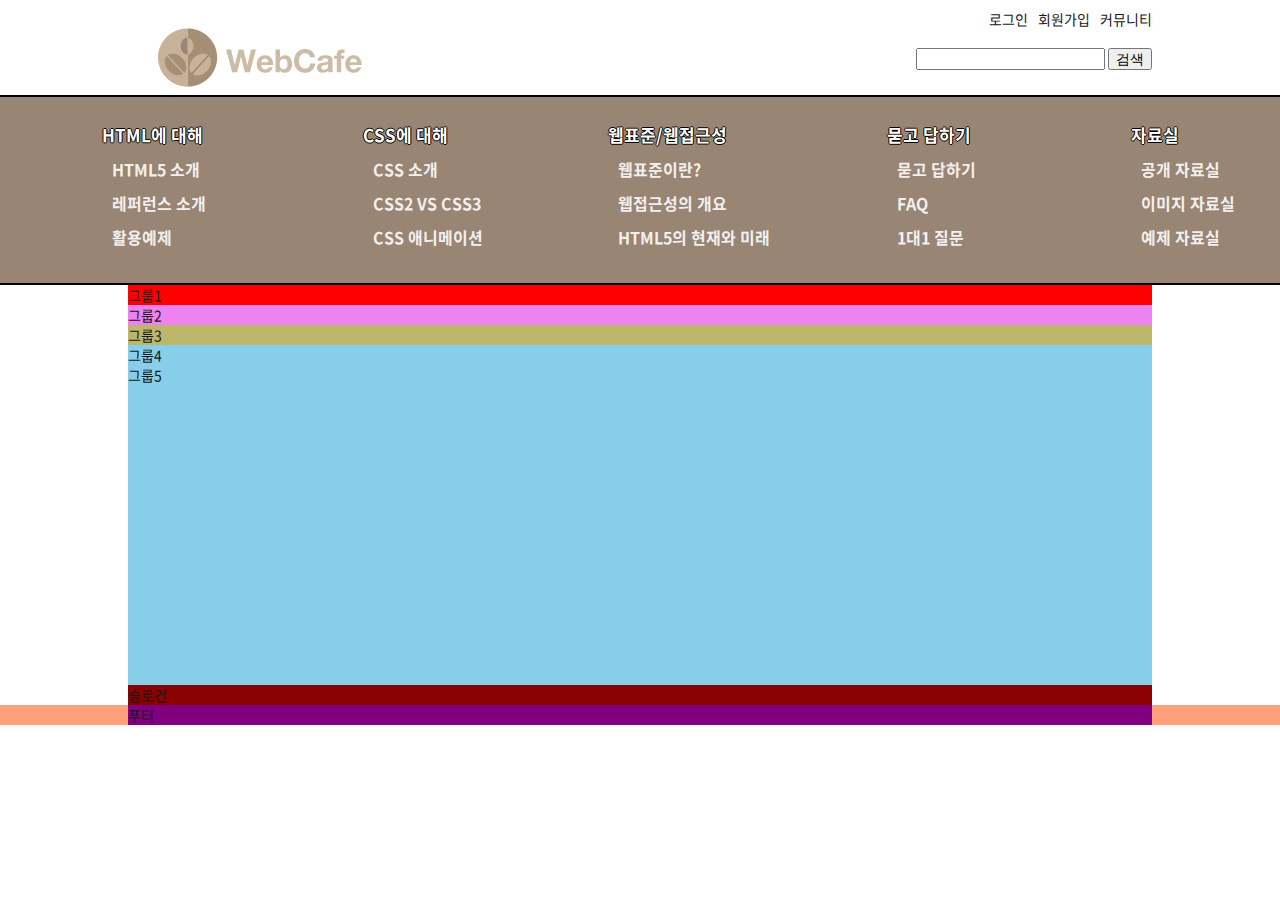
==== index.html @ 41b0b5ab "구조 및 CSS 해더 미완" ====
<!DOCTYPE html>
<html lang="ko">

<head>
  <meta charset="UTF-8">
  <meta name="viewport" content="width=device-width">
  <link rel="stylesheet" href="./css/style.css">
  <title>Document</title>
</head>

<body>
  <div class="container">
    <header class="header">
      <h1 class="logo">
        <a href="#"><img src="./images/webcafe-logo.png" alt="Web Cafe"></a>
      </h1>
      <ul class="member">
        <li><a href="#">로그인</a></li>
        <li><a href="#">회원가입</a></li>
        <li><a href="#">커뮤니티</a></li>
      </ul>
      <div class="search">
        <h2 class="search-heading">검색</h2>
        <fieldset>
          <legend>검색</legend>
          <div class="search-form">
            <input type="search" id="search">
            <button type="submit" class="btn-search">검색</button>
          </div>
        </fieldset>
      </div>
    </header>
    <nav class="navigation">
      <h2 class="readable-hidden">메인 메뉴</h2>
      <ul class="main-menu">
        <li>
          <span>HTML에 대해</span>
          <ul class="sub-menu about-html">
            <li><a href="#">HTML5 소개</a></li>
            <li><a href="#">레퍼런스 소개</a></li>
            <li><a href="#">활용예제</a></li>
          </ul>
        </li>
        <li>
          <span>CSS에 대해</span>
          <ul class="sub-menu about-css">
            <li><a href="#">CSS 소개</a></li>
            <li><a href="#">CSS2 VS CSS3</a></li>
            <li><a href="#">CSS 애니메이션</a></li>
          </ul>
        </li>
        <li>
          <span>웹표준/웹접근성</span>
          <ul class="sub-menu web">
            <li><a href="#">웹표준이란?</a></li>
            <li><a href="#">웹접근성의 개요</a></li>
            <li><a href="#">HTML5의 현재와 미래</a></li>
          </ul>
        </li>
        <li>
          <span>묻고 답하기</span>
          <ul class="sub-menu qna">
            <li><a href="#">묻고 답하기</a></li>
            <li><a href="#">FAQ</a></li>
            <li><a href="#">1대1 질문</a></li>
          </ul>
        </li>
        <li>
          <span>자료실</span>
          <ul class="sub-menu archive">
            <li><a href="#">공개 자료실</a></li>
            <li><a href="#">이미지 자료실</a></li>
            <li><a href="#">예제 자료실</a></li>
          </ul>
        </li>
      </ul>
    </nav>
    <main class="main-content">
      <div class="group1">그룹1</div>
      <div class="group2">그룹2</div>
      <div class="group3">그룹3</div>
      <div class="group4">그룹4</div>
      <div class="group5">그룹5</div>
    </main>
    <article class="slogan">슬로건</article>
    <div class="footer-bg">
      <footer class="footer">푸터</footer>
    </div>
  </div>
</body>

</html>
---- css/style.css ----
@charset "utf-8";
  @import url("normalize.css");
  @import url("./fonts.css");
  *, *::before, *::after {
    box-sizing: border-box;
  }
  /* CSS Reset */
  
  html, body, div, span, applet, object, iframe, h1, h2, h3, h4, h5, h6, p, blockquote, pre, a, abbr, acronym, address, big, cite, code, del, dfn, em, img, ins, kbd, q, s, samp, small, strike, strong, sub, sup, tt, var, b, u, i, center, dl, dt, dd, ol, ul, li, fieldset, form, label, legend, table, caption, tbody, tfoot, thead, tr, th, td, article, aside, canvas, details, embed, figure, figcaption, footer, header, hgroup, menu, nav, output, ruby, section, summary, time, mark, audio, video {
    margin: 0;
    padding: 0;
    border: 0;
    font-size: 100%;
    font: inherit;
    vertical-align: baseline;
  }
  ul {
    list-style: none;
  }
  table {
    border-collapse: collapse;
    border-spacing: 0;
  }
  /* 본문 스타일 */
  
  html {
    font-size: 10px;
  }
  body {
    font-family: 'Noto Sans Regular', sans-serif;
    font-size: 1.4rem;
    color: #181818;
    background-color: #fff;
  }
  /* 링크 스타일 */
  
  a {
    color: inherit;
    text-decoration: none;
  }
  a:link, a:visited {
    color: inherit;
    text-decoration: none;
  }
  a:hover, a:focus {
    color: #f00;
  }
  /* 숨긴 콘텐츠 */
  
  .readable-hidden, .search-heading, legend {
    /* position: absolute;
  left: -9999em; */
    position: absolute;
    width: 1px;
    height: 1px;
    overflow: hidden;
    margin: -1px;
    /* font-size: 0;
  line-height: 0; */
    clip: rect(0, 0, 0, 0)
  }
  .header, .main-content, .slogan, .footer {
    width: 80%;
    margin: 0 auto;
  }
  .header {
    position: relative;
  }
  .logo {
    position: absolute;
    top: 28px;
    left: 30px;
  }
  .member {
    display: flex;
    justify-content: flex-end;
    padding: 1px 0;
    transform: translateX(5px);
  }
  .member li {
    padding: 8px 5px;
  }
  .search {
    display: flex;
    justify-content: flex-end;
    padding-top: 10px;
    padding-bottom: 25px;
  }
  .main-menu {
    background-color: #988574;
    height: 190px;
    padding: 25px 0;
    display: flex;
    justify-content: center;
    border-top: 2px solid #000;
    border-bottom: 2px solid #000;
  }
  .main-menu>li {
    position: relative;
  }
  .main-menu li>span {
    padding: 2px 80px;
    font-size: 1.7rem;
    font-family: "Noto Sans Bold";
    color: #fff;
    text-shadow: 1px 0 0 #000, 0 1px 0 #000, -1px 0 0 #000, 0 -1px 0 #000;
  }
  .sub-menu {
    position: absolute;
    font-size: 1.6rem;
    font-family: "Noto Sans Bold";
    color: rgba(255, 255, 255, 0.9);
    /* display: none; */
  }
  .sub-menu li {
    padding: 5px 0;
  }
  .about-html {
    left: 90px;
    top: 30px;
  }
  .about-css {
    left: 90px;
    top: 30px;
  }
  .web {
    left: 90px;
    top: 30px;
  }
  .qna {
    left: 90px;
    top: 30px;
  }
  .archive {
    left: 90px;
    top: 30px;
  }
  .main-content {
    height: 400px;
    background-color: skyblue;
  }
  .group1 {
    background-color: red;
  }
  .group2 {
    background-color: violet;
  }
  .group3 {
    background-color: darkkhaki;
  }
  .slogan {
    background-color: darkred;
  }
  .footer-bg {
    background-color: lightsalmon;
  }
  .footer {
    background-color: purple;
  }
  @media screen and (max-width:1000px) {
    .header, .main-content, .slogan, .footer, logo, .search {
      width: 100%;
    }
    .header {
      background: #38302e;
      position: relative;
      display: flex;
      flex-direction: column;
      white-space: nowrap;
    }
    .logo {
      position: none;
      background-color: skyblue;
    }
    .member {
      background: #988574;
      transform: translateX(5px);
    }
    .member li {
      padding: 8px 5px;
    }
    .search {
      position: none;
      display: block;
      justify-content: flex-start;
      background-color: yellow;
    }
    .main-menu {
      background-color: #988574;
      height: 190px;
      padding: 25px 0;
      display: none;
      justify-content: center;
      border-top: 2px solid #000;
      border-bottom: 2px solid #000;
    }
    .main-menu>li {
      position: relative;
    }
    .main-menu li>span {
      padding: 2px 75px;
      font-size: 1.9rem;
      font-family: "Noto Sans Bold";
      color: #fff;
      text-shadow: 1px 0 0 #000, 0 1px 0 #000, -1px 0 0 #000, 0 -1px 0 #000;
    }
    .sub-menu {
      position: absolute;
      font-size: 1.6rem;
      font-family: "Noto Sans Bold";
      color: rgba(255, 255, 255, 0.9);
      display: none;
    }
    .main-content {
      height: 400%;
    }
  }
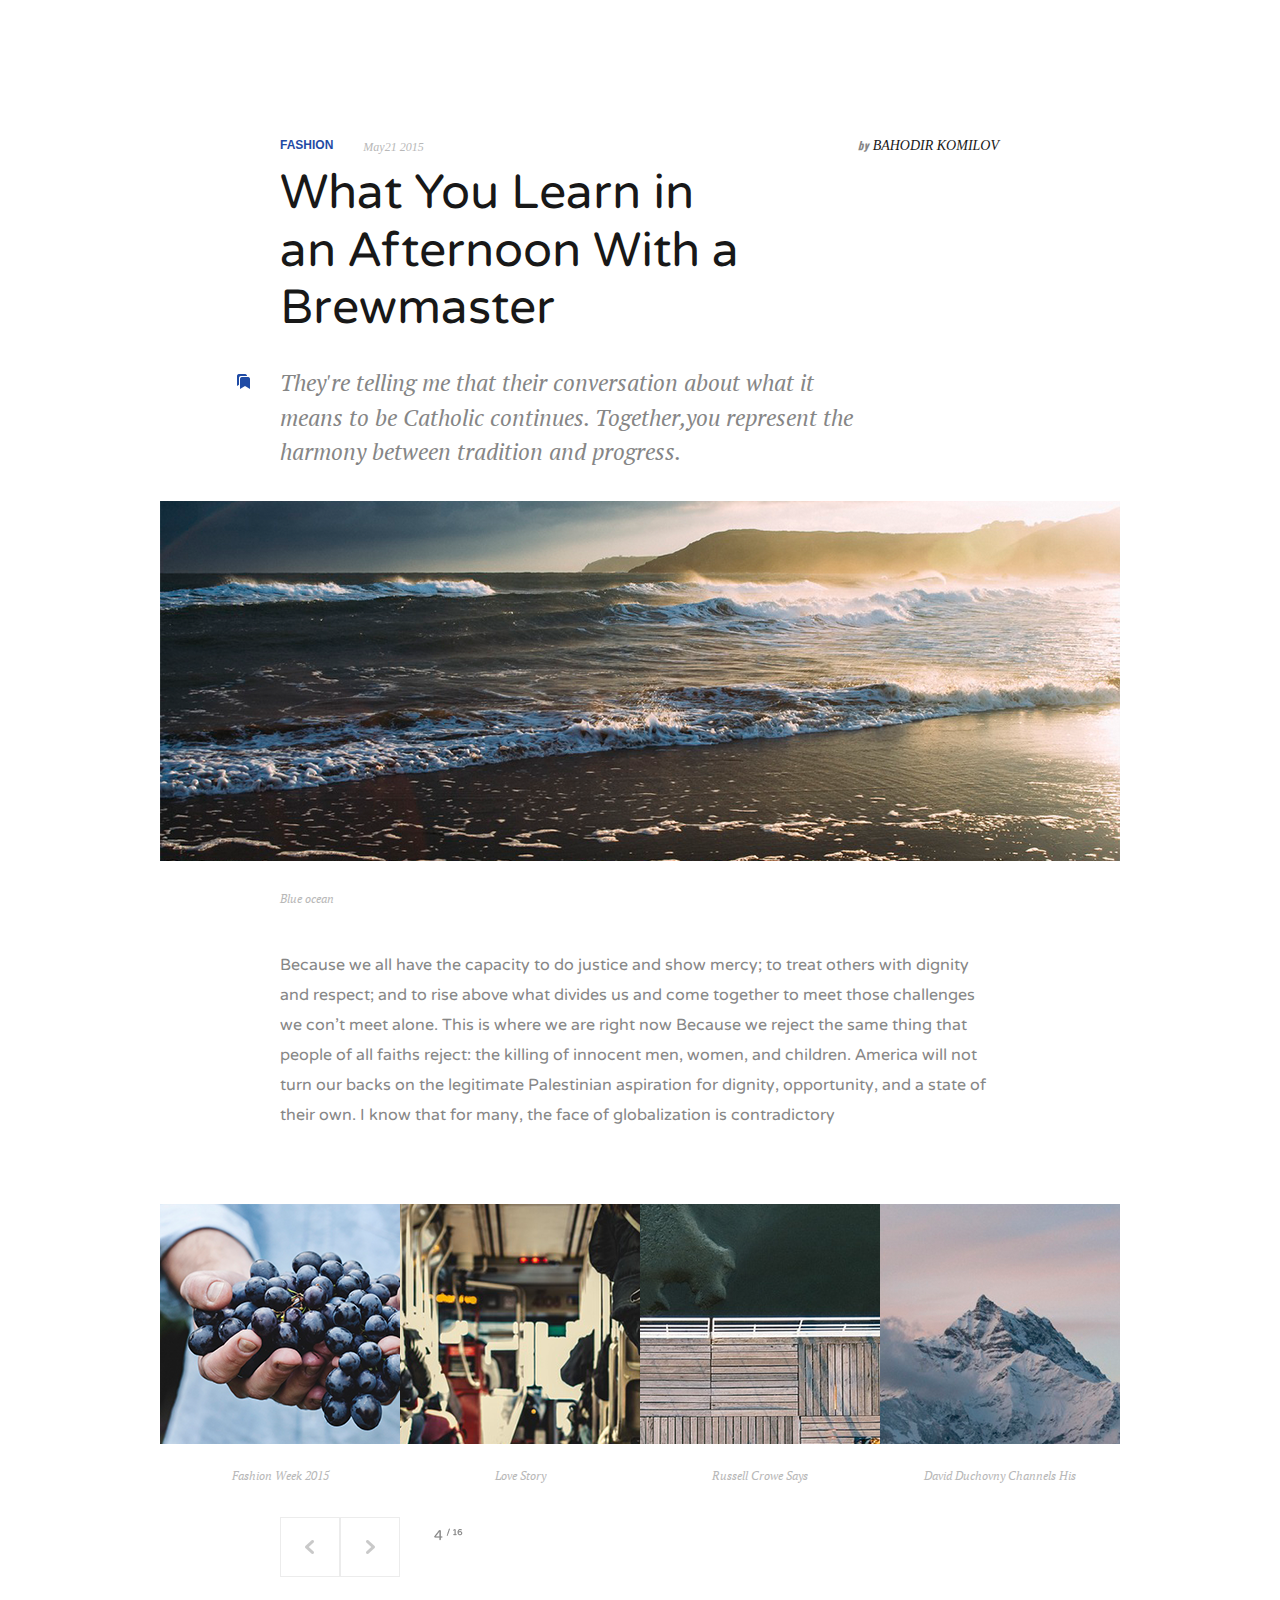
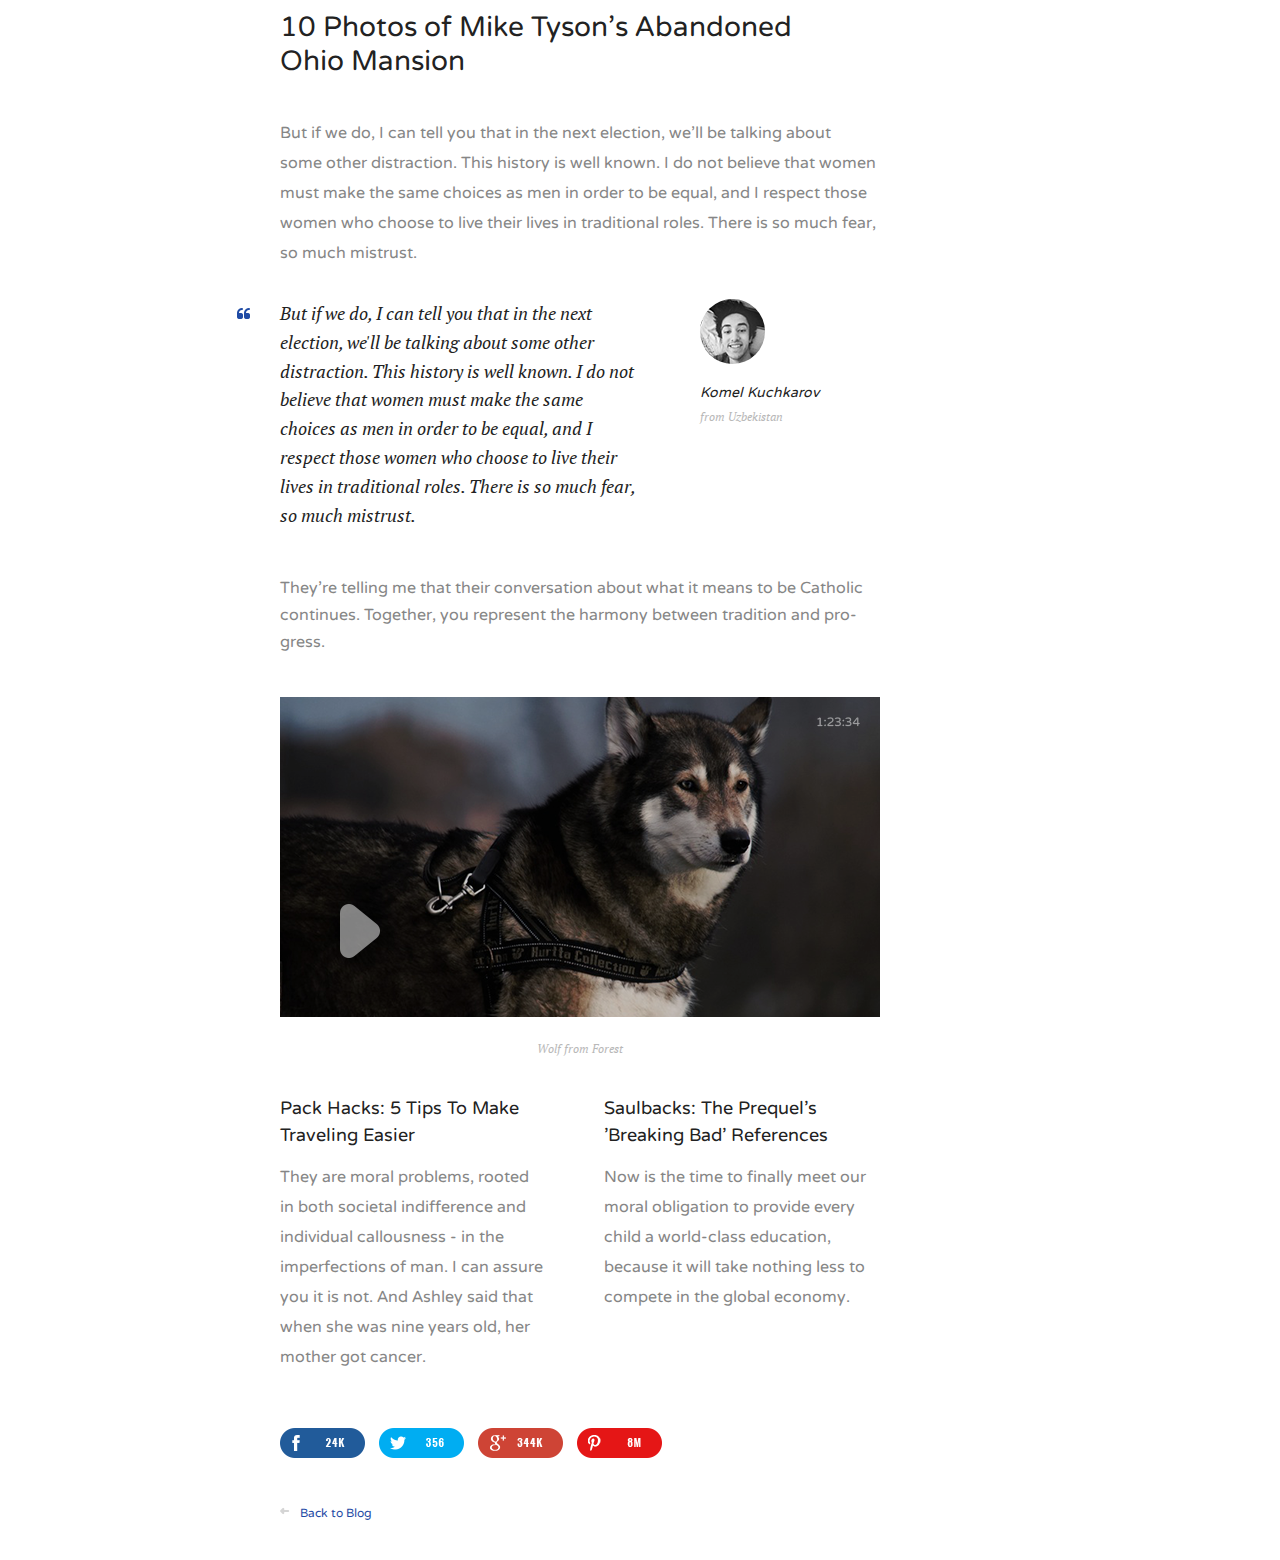
==== commit 7b323586: "과제 완성" ====
--- a/index.html
+++ b/index.html
@@ -3,89 +3,85 @@
 
 <head>
   <meta charset="UTF-8">
-  <meta name="viewport" content="width=device-width">
+  <title>Document</title>
   <link rel="stylesheet" href="./css/style.css">
-  <title>Document</title>
 </head>
 
 <body>
   <div class="container">
     <header class="header">
-      <h1 class="logo">
-        <a href="#"><img src="./images/webcafe-logo.png" alt="Web Cafe"></a>
-      </h1>
-      <ul class="member">
-        <li><a href="#">로그인</a></li>
-        <li><a href="#">회원가입</a></li>
-        <li><a href="#">커뮤니티</a></li>
-      </ul>
-      <div class="search">
-        <h2 class="search-heading">검색</h2>
-        <fieldset>
-          <legend>검색</legend>
-          <div class="search-form">
-            <input type="search" id="search">
-            <button type="submit" class="btn-search">검색</button>
-          </div>
-        </fieldset>
+      <h1 class="headline">What You Learn in an Afternoon With a Brewmaster</h1>
+      <p class="headline-content">They're telling me that their conversation about what it means to be Catholic continues. Together,you represent the harmony between tradition and progress.</p>
+      <div class="header-items">
+        <div class="item-01">FASHION</div>
+        <div class="item-02">May21 2015</div>
+        <div class="item-03"><em>by</em> BAHODIR KOMILOV </div>
       </div>
     </header>
-    <nav class="navigation">
-      <h2 class="readable-hidden">메인 메뉴</h2>
-      <ul class="main-menu">
-        <li>
-          <span>HTML에 대해</span>
-          <ul class="sub-menu about-html">
-            <li><a href="#">HTML5 소개</a></li>
-            <li><a href="#">레퍼런스 소개</a></li>
-            <li><a href="#">활용예제</a></li>
-          </ul>
-        </li>
-        <li>
-          <span>CSS에 대해</span>
-          <ul class="sub-menu about-css">
-            <li><a href="#">CSS 소개</a></li>
-            <li><a href="#">CSS2 VS CSS3</a></li>
-            <li><a href="#">CSS 애니메이션</a></li>
-          </ul>
-        </li>
-        <li>
-          <span>웹표준/웹접근성</span>
-          <ul class="sub-menu web">
-            <li><a href="#">웹표준이란?</a></li>
-            <li><a href="#">웹접근성의 개요</a></li>
-            <li><a href="#">HTML5의 현재와 미래</a></li>
-          </ul>
-        </li>
-        <li>
-          <span>묻고 답하기</span>
-          <ul class="sub-menu qna">
-            <li><a href="#">묻고 답하기</a></li>
-            <li><a href="#">FAQ</a></li>
-            <li><a href="#">1대1 질문</a></li>
-          </ul>
-        </li>
-        <li>
-          <span>자료실</span>
-          <ul class="sub-menu archive">
-            <li><a href="#">공개 자료실</a></li>
-            <li><a href="#">이미지 자료실</a></li>
-            <li><a href="#">예제 자료실</a></li>
-          </ul>
-        </li>
-      </ul>
-    </nav>
-    <main class="main-content">
-      <div class="group1">그룹1</div>
-      <div class="group2">그룹2</div>
-      <div class="group3">그룹3</div>
-      <div class="group4">그룹4</div>
-      <div class="group5">그룹5</div>
+    <main class="main clearfix">
+      <div class="main-content-01">
+        <figure class=ocean>
+          <img src="./img/see.png" alt="바다 사진" class="ocean-pt">
+          <figcaption>Blue ocean</figcaption>
+        </figure>
+        <p>Because we all have the capacity to do justice and show mercy; to treat others with dignity and respect; and to rise above what divides us and come together to meet those challenges we con't meet alone. This is where we are right now Because we
+          reject the same thing that people of all faiths reject: the killing of innocent men, women, and children. America will not turn our backs on the legitimate Palestinian aspiration for dignity, opportunity, and a state of their own. I know that
+          for many, the face of globalization is contradictory</p>
+        <div class="img-list">
+          <figure>
+            <img src="./img/1.png" alt="포도">
+            <figcaption>Fashion Week 2015</figcaption>
+          </figure>
+          <figure>
+            <img src="./img/2.png" alt="버스 안">
+            <figcaption>Love Story</figcaption>
+          </figure>
+          <figure>
+            <img src="./img/3.png" alt="다리">
+            <figcaption>Russell Crowe Says</figcaption>
+          </figure>
+          <figure>
+            <img src="./img/4.png" alt="설 산">
+            <figcaption>David Duchovny Channels His</figcaption>
+          </figure>
+        </div>
+        <div class="btn">
+          <button type="button" class="btn-prev">이전</button><button type="button" class="btn-next">다음</button>
+        </div>
+      </div>
+      <div class="main-content-02">
+        <h2 class="main-header">10 Photos of Mike Tyson's Abandoned Ohio Mansion</h2>
+        <p class="p1">But if we do, I can tell you that in the next election, we'll be talking about some other distraction. This history is well known. I do not believe that women must make the same choices as men in order to be equal, and I respect those women who
+          choose to live their lives in traditional roles. There is so much fear, so much mistrust.</p>
+        <p class="p2">But if we do, I can tell you that in the next election, we'll be talking about some other distraction. This history is well known. I do not believe that women must make the same choices as men in order to be equal, and I respect those women who
+          choose to live their lives in traditional roles. There is so much fear, so much mistrust.</p>
+        <div class=komol>
+          <div class="komol-img"></div>
+          <p class="komol-introduction"><em>Komel Kuchkarov</em> from Uzbekistan</p>
+        </div>
+        <p class="p3">They're telling me that their conversation about what it means to be Catholic continues. Together, you represent the harmony between tradition and pro-gress.</p>
+      </div>
+      <div class="main-content-03">
+        <figure class="video"><img src="img/wolf.png" class="wolf" alt="늑대 동영상">
+          <figcaption>Wolf from Forest</figcaption>
+        </figure>
+        <p class="p4"><em>Pack Hacks: 5 Tips To Make Traveling Easier</em> They are moral problems, rooted in both societal indifference and individual callousness - in the imperfections of man. I can assure you it is not. And Ashley said that when she was nine years
+          old, her mother got cancer. </p>
+        <p class="p5"><em>Saulbacks: The Prequel's 'Breaking Bad' References</em >Now is the time to finally meet our moral obligation to provide every child a world-class education, because it will take nothing less to compete in the global economy.</p>
+          <img src="/img/play.png" alt="Play Buttom" class="play-btn">
+          <img src="/img/time.png" alt="time" class="time">
+      </div>
     </main>
-    <article class="slogan">슬로건</article>
-    <div class="footer-bg">
-      <footer class="footer">푸터</footer>
-    </div>
+    <footer class="footer">
+      <div class="share">
+        <img src="img/icon1.png" alt="페이스북">
+        <img src="img/icon2.png" alt="트위터">
+        <img src="img/icon3.png" alt="구글">
+        <img src="img/icon4.png" alt="P">
+      </div>
+      <div class="back-icon"><img src="./img/icon5.png" alt="화살표"></div>
+      <div class="back">Back to Blog</div>
+    </footer>
   </div>
 </body>
 
--- a/css/style.css
+++ b/css/style.css
@@ -1,217 +1,391 @@
-  @charset "utf-8";
-  @import url("normalize.css");
-  @import url("./fonts.css");
-  *, *::before, *::after {
-    box-sizing: border-box;
-  }
-  /* CSS Reset */
-  
-  html, body, div, span, applet, object, iframe, h1, h2, h3, h4, h5, h6, p, blockquote, pre, a, abbr, acronym, address, big, cite, code, del, dfn, em, img, ins, kbd, q, s, samp, small, strike, strong, sub, sup, tt, var, b, u, i, center, dl, dt, dd, ol, ul, li, fieldset, form, label, legend, table, caption, tbody, tfoot, thead, tr, th, td, article, aside, canvas, details, embed, figure, figcaption, footer, header, hgroup, menu, nav, output, ruby, section, summary, time, mark, audio, video {
-    margin: 0;
-    padding: 0;
-    border: 0;
-    font-size: 100%;
-    font: inherit;
-    vertical-align: baseline;
-  }
-  ul {
-    list-style: none;
-  }
-  table {
-    border-collapse: collapse;
-    border-spacing: 0;
-  }
-  /* 본문 스타일 */
-  
-  html {
-    font-size: 10px;
-  }
-  body {
-    font-family: 'Noto Sans Regular', sans-serif;
-    font-size: 1.4rem;
-    color: #181818;
-    background-color: #fff;
-  }
-  /* 링크 스타일 */
-  
-  a {
-    color: inherit;
-    text-decoration: none;
-  }
-  a:link, a:visited {
-    color: inherit;
-    text-decoration: none;
-  }
-  a:hover, a:focus {
-    color: #f00;
-  }
-  /* 숨긴 콘텐츠 */
-  
-  .readable-hidden, .search-heading, legend {
-    /* position: absolute;
+@charset "utf-8";
+@import url("./normalize.css");
+@import url("./fonts.css");
+*, *::before, *::after {
+  box-sizing: border-box;
+}
+
+/* CSS Reset */
+
+html, body, button, div, span, applet, object, iframe, h1, h2, h3, h4, h5, h6, p, blockquote, pre, a, abbr, acronym, address, big, cite, code, del, dfn, em, img, ins, kbd, q, s, samp, small, strike, strong, sub, sup, tt, var, b, u, i, center, dl, dt, dd, ol, ul, li, fieldset, form, label, legend, table, caption, tbody, tfoot, thead, tr, th, td, article, aside, canvas, details, embed, figure, figcaption, footer, header, hgroup, menu, nav, output, ruby, section, summary, time, mark, audio, video {
+  margin: 0;
+  padding: 0;
+  border: 0;
+  font-size: 100%;
+  font: inherit;
+  vertical-align: baseline;
+}
+ul {
+  list-style: none;
+}
+table {
+  border-collapse: collapse;
+  border-spacing: 0;
+}
+
+/* 본문 스타일 */
+
+html {
+  font-size: 10px;
+}
+body {
+  font-family: 'Noto Sans Regular', sans-serif;
+  font-size: 1.4rem;
+  color: #181818;
+  background-color: #fff;
+}
+
+/* 링크 스타일 */
+
+a {
+  color: inherit;
+  text-decoration: none;
+}
+a:hover, a:focus {
+  color: #f00;
+}
+
+/* 숨긴 콘텐츠 */
+
+.readable-hidden, .a11y, legend {
+  /* position: absolute;
   left: -9999em; */
-    position: absolute;
-    width: 1px;
-    height: 1px;
-    overflow: hidden;
-    margin: -1px;
-    /* font-size: 0;
+  position: absolute;
+  width: 1px;
+  height: 1px;
+  overflow: hidden;
+  margin: -1px;
+  /* font-size: 0;
   line-height: 0; */
-    clip: rect(0, 0, 0, 0)
-  }
-  .header, .main-content, .slogan, .footer {
-    width: 80%;
-    margin: 0 auto;
-  }
-  .header {
-    position: relative;
-  }
-  .logo {
-    position: absolute;
-    top: 28px;
-    left: 30px;
-  }
-  .member {
-    display: flex;
-    justify-content: flex-end;
-    padding: 1px 0;
-    transform: translateX(5px);
-  }
-  .member li {
-    padding: 8px 5px;
-  }
-  .search {
-    display: flex;
-    justify-content: flex-end;
-    padding-top: 10px;
-    padding-bottom: 25px;
-  }
-  .main-menu {
-    background-color: #988574;
-    height: 190px;
-    padding: 25px 0;
-    display: flex;
-    justify-content: center;
-    border-top: 2px solid #000;
-    border-bottom: 2px solid #000;
-  }
-  .main-menu>li {
-    position: relative;
-  }
-  .main-menu li>span {
-    padding: 2px 80px;
-    font-size: 1.7rem;
-    font-family: "Noto Sans Bold";
-    color: #fff;
-    text-shadow: 1px 0 0 #000, 0 1px 0 #000, -1px 0 0 #000, 0 -1px 0 #000;
-  }
-  .sub-menu {
-    position: absolute;
-    font-size: 1.6rem;
-    font-family: "Noto Sans Bold";
-    color: rgba(255, 255, 255, 0.9);
-    /* display: none; */
-  }
-  .sub-menu li {
-    padding: 5px 0;
-  }
-  .about-html {
-    left: 90px;
-    top: 30px;
-  }
-  .about-css {
-    left: 90px;
-    top: 30px;
-  }
-  .web {
-    left: 90px;
-    top: 30px;
-  }
-  .qna {
-    left: 90px;
-    top: 30px;
-  }
-  .archive {
-    left: 90px;
-    top: 30px;
-  }
-  .main-content {
-    height: 400px;
-    background-color: skyblue;
-  }
-  .group1 {
-    background-color: red;
-  }
-  .group2 {
-    background-color: violet;
-  }
-  .group3 {
-    background-color: darkkhaki;
-  }
-  .slogan {
-    background-color: darkred;
-  }
-  .footer-bg {
-    background-color: lightsalmon;
-  }
-  .footer {
-    background-color: purple;
-  }
-  @media screen and (max-width:1000px) {
-    .header, .main-content, .slogan, .footer, logo, .search {
-      width: 100%;
-    }
-    .header {
-      background: #38302e;
-      position: relative;
-      display: flex;
-      flex-direction: column;
-      white-space: nowrap;
-    }
-    .logo {
-      position: none;
-      background-color: skyblue;
-    }
-    .member {
-      background: #988574;
-      transform: translateX(5px);
-    }
-    .member li {
-      padding: 8px 5px;
-    }
-    .search {
-      position: none;
-      display: block;
-      justify-content: flex-start;
-      background-color: yellow;
-    }
-    .main-menu {
-      background-color: #988574;
-      height: 190px;
-      padding: 25px 0;
-      display: none;
-      justify-content: center;
-      border-top: 2px solid #000;
-      border-bottom: 2px solid #000;
-    }
-    .main-menu>li {
-      position: relative;
-    }
-    .main-menu li>span {
-      padding: 2px 75px;
-      font-size: 1.9rem;
-      font-family: "Noto Sans Bold";
-      color: #fff;
-      text-shadow: 1px 0 0 #000, 0 1px 0 #000, -1px 0 0 #000, 0 -1px 0 #000;
-    }
-    .sub-menu {
-      position: absolute;
-      font-size: 1.6rem;
-      font-family: "Noto Sans Bold";
-      color: rgba(255, 255, 255, 0.9);
-      display: none;
-    }
-    .main-content {
-      height: 400%;
-    }
-  }+  clip: rect(0, 0, 0, 0)
+}
+
+/* 공통 스타일 */
+
+.clearfix::after {
+  content: "";
+  clear: both;
+  display: block;
+}
+
+/* 레이아웃 설계 */
+
+.container {
+  width: 960px;
+  margin: 0 auto;
+}
+.header, .main-content-01 p, .ocean figcaption, .main-content-02, .main-content-03, .footer, .btn {
+  margin-left: 120px;
+  width: 960px;
+}
+.header {
+  margin-top: 165px;
+  position: relative;
+}
+.headline {
+  font-size: 4.8rem;
+  width: 480px;
+  height: 152px;
+  line-height: 1.2;
+  font-family: "VarelaRound"
+}
+.headline-content {
+  font-size: 2.3rem;
+  width: 590px;
+  height: 95px;
+  line-height: 1.5;
+  margin-top: 49px;
+  font-style: italic;
+  font-family: "PT-ltalic";
+  text-align: left;
+  color: #868686;
+}
+.headline-content::before {
+  content: "";
+  width: 14px;
+  height: 17px;
+  display: inline-block;
+  background: url("../img/logo.png") no-repeat;
+  margin-left: -43px;
+  margin-right: 29px;
+}
+.header-items {
+  position: absolute;
+  top: -27px;
+  left: 120;
+  width: 719px;
+}
+.item-01 {
+  float: left;
+  font-size: 1.2rem;
+  color: #1f4ba5;
+  font-weight: bold;
+  margin-right: 30px;
+}
+.item-02 {
+  float: left;
+  font-family: "PTSerif";
+  font-size: 12px;
+  font-style: italic;
+  line-height: 1.5;
+  text-align: left;
+  color: #b8b8b8;
+}
+.item-03 {
+  float: right;
+  font-family: "PTSerif";
+  font-weight: normal;
+  font-style: italic;
+  letter-spacing: normal;
+}
+.item-03 em {
+  font-family: "Oswald-regular";
+  font-size: 10px;
+  font-weight: bold;
+  letter-spacing: 1px;
+  text-align: right;
+  color: #868686;
+}
+.main-content-01 {
+  margin-top: 40px;
+}
+.ocean-pt {
+  display: block;
+  width: 960px;
+  height: 360px;
+}
+.ocean figcaption {
+  height: 89px;
+  font-family: "PT-ltalic";
+  font-size: 1.2rem;
+  color: #b8b8b8;
+  padding-top: 30px;
+}
+.main-content-01 p {
+  width: 713px;
+  height: 197px;
+  font-size: 1.6rem;
+  line-height: 1.88;
+  text-align: left;
+  color: #868686;
+  font-family: "VarelaRound";
+}
+.img-list {
+  display: flex;
+  transform: translateY(57px);
+}
+.img-list figcaption {
+  height: 70px;
+  padding-top: 20px;
+  text-align: center;
+  font-family: "PT-ltalic";
+  font-size: 1.2rem;
+  font-style: italic;
+  line-height: 1.5;
+  color: #b8b8b8;
+  display: block;
+}
+.btn {
+  margin-top: 57px;
+}
+.btn-prev {
+  height: 60px;
+  width: 60px;
+  padding-top: 60px;
+  overflow: hidden;
+  background-image: url("/img/btn-prev.png");
+  background-repeat: no-repeat;
+}
+.btn-next {
+  height: 60px;
+  width: 60px;
+  padding-top: 60px;
+  overflow: hidden;
+  background-image: url("/img/btn-next.png");
+  background-repeat: no-repeat;
+}
+.btn::after {
+  content: "";
+  display: inline-block;
+  width: 30px;
+  height: 14px;
+  margin-left: 30px;
+  margin-bottom: 35px;
+  background: url("/img/4_16.png") no-repeat;
+}
+.main-header {
+  margin-top: 30px;
+  width: 543px;
+  height: 60px;
+  font-family: "VarelaRound";
+  font-size: 28px;
+  text-align: left;
+  color: #222222;
+}
+.main-content-02 {
+  position: relative;
+}
+.main-content-02 .p1 {
+  margin-top: 48px;
+  width: 596px;
+  height: 133px;
+  font-family: "VarelaRound";
+  font-size: 16px;
+  line-height: 1.88;
+  text-align: left;
+  color: #868686;
+}
+.main-content-02 .p2 {
+  margin-top: 48px;
+  width: 357px;
+  height: 224px;
+  font-family: "PT-ltalic";
+  font-size: 18px;
+  font-style: italic;
+  line-height: 1.6;
+  text-align: left;
+  color: #222222;
+  display: inline-block;
+}
+.p2::before {
+  content: "";
+  width: 14px;
+  height: 12px;
+  display: inline-block;
+  background: url("../img/quotation.png") no-repeat;
+  margin-left: -43px;
+  margin-right: 29px;
+}
+.komol {
+  float: right;
+  margin-top: 48px;
+  padding-right: 420px;
+}
+.komol-img {
+  width: 65px;
+  height: 65px;
+  border-radius: 33px;
+  background: url("/img/komol.png");
+}
+.komol-introduction {
+  margin-top: 17px;
+  width: 120px;
+  font-family: "PT-ltalic";
+  font-size: 12px;
+  font-style: italic;
+  line-height: 2;
+  text-align: left;
+  color: #b8b8b8;
+}
+.komol-introduction em {
+  font-family: "VarelaRound";
+  font-size: 14px;
+  line-height: 1.14;
+  text-align: left;
+  color: #222222;
+  margin-bottom: 30px;
+}
+.main-content-02 .p3 {
+  margin-top: 50px;
+  width: 600px;
+  height: 76px;
+  font-family: "VarelaRound";
+  font-size: 16px;
+  line-height: 1.7;
+  text-align: left;
+  color: #868686;
+}
+.main-content-03 {
+  position: relative;
+}
+.video {
+  margin-top: 46px;
+}
+.video figcaption {
+  height: 75px;
+  width: 600px;
+  padding-top: 20px;
+  text-align: center;
+  font-family: "PT-ltalic";
+  font-size: 12px;
+  font-style: italic;
+  line-height: 1.5;
+  color: #b8b8b8;
+}
+.p4 {
+  /* float: left; */
+  display: inline-block;
+  width: 266px;
+  font-family: "VarelaRound";
+  font-size: 16px;
+  line-height: 1.88;
+  text-align: left;
+  color: #868686;
+  margin-right: 54px;
+}
+.p4 em {
+  width: 240px;
+  height: 42px;
+  font-family: "VarelaRound";
+  font-size: 18px;
+  line-height: 1.5;
+  text-align: left;
+  color: #222222;
+  margin-bottom: 25px;
+  display: inline-block;
+}
+.p5 {
+  /* float: left; */
+  display: inline-block;
+  vertical-align: top;
+  width: 262px;
+  font-family: "VarelaRound";
+  font-size: 16px;
+  line-height: 1.88;
+  text-align: left;
+  color: #868686;
+}
+.p5 em {
+  width: 230px;
+  height: 42px;
+  font-family: "VarelaRound";
+  font-size: 18px;
+  line-height: 1.5;
+  text-align: left;
+  color: #222222;
+  display: inline-block;
+  margin-bottom: 25px;
+}
+.play-btn {
+  position: absolute;
+  top: 207px;
+  left: 60px;
+}
+.time {
+  position: absolute;
+  top: 20px;
+  right: 380px;
+}
+.share {
+  margin-top: 56px;
+}
+.share img {
+  margin-right: 10px;
+}
+.back-icon {
+  margin-top: 41px;
+  float: left;
+  margin-right: 10px;
+}
+.back {
+  margin-top: 43px;
+  width: 73px;
+  height: 13px;
+  float: left;
+  font-family: "VarelaRound";
+  font-size: 12px;
+  line-height: 1.5;
+  text-align: left;
+  color: #1f4ba5;
+  margin-bottom: 43px;
+}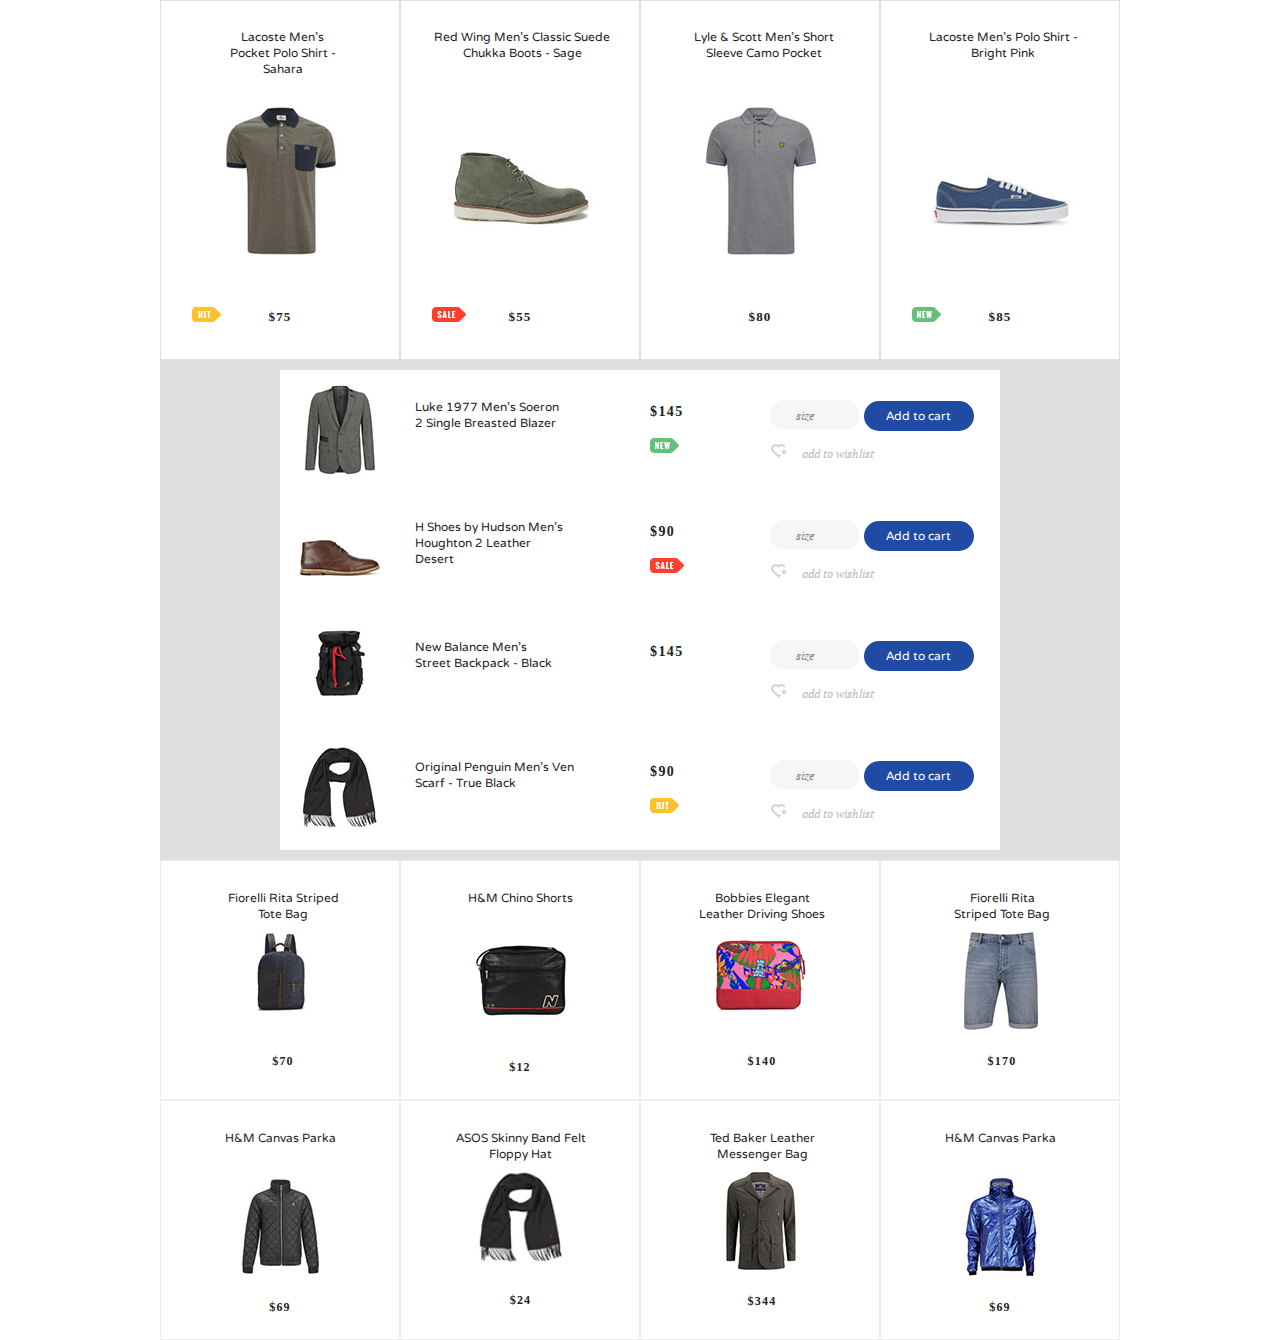
==== commit d25fce97: "과제2" ====
--- a/index.html
+++ b/index.html
@@ -3,85 +3,142 @@
 
 <head>
   <meta charset="UTF-8">
-  <title>Document</title>
+  <meta name="viewport" content="width=device-width, initial-scale=1.0">
+  <meta http-equiv="X-UA-Compatible" content="ie=edge">
+  <title>과제2</title>
   <link rel="stylesheet" href="./css/style.css">
 </head>
 
 <body>
   <div class="container">
-    <header class="header">
-      <h1 class="headline">What You Learn in an Afternoon With a Brewmaster</h1>
-      <p class="headline-content">They're telling me that their conversation about what it means to be Catholic continues. Together,you represent the harmony between tradition and progress.</p>
-      <div class="header-items">
-        <div class="item-01">FASHION</div>
-        <div class="item-02">May21 2015</div>
-        <div class="item-03"><em>by</em> BAHODIR KOMILOV </div>
+    <div class="row-01">
+      <div class="row-01-item1 col col-2 row-01-style">
+        <p class="row-01-product">Lacoste Men's Pocket Polo Shirt - Sahara</p>
+        <img class="product-01" src="./img/t1.png" alt="밤색 반팔티">
+        <p class="dollar1">$75</p>
+        <span class="hit">hit</span>
       </div>
-    </header>
-    <main class="main clearfix">
-      <div class="main-content-01">
-        <figure class=ocean>
-          <img src="./img/see.png" alt="바다 사진" class="ocean-pt">
-          <figcaption>Blue ocean</figcaption>
-        </figure>
-        <p>Because we all have the capacity to do justice and show mercy; to treat others with dignity and respect; and to rise above what divides us and come together to meet those challenges we con't meet alone. This is where we are right now Because we
-          reject the same thing that people of all faiths reject: the killing of innocent men, women, and children. America will not turn our backs on the legitimate Palestinian aspiration for dignity, opportunity, and a state of their own. I know that
-          for many, the face of globalization is contradictory</p>
-        <div class="img-list">
-          <figure>
-            <img src="./img/1.png" alt="포도">
-            <figcaption>Fashion Week 2015</figcaption>
-          </figure>
-          <figure>
-            <img src="./img/2.png" alt="버스 안">
-            <figcaption>Love Story</figcaption>
-          </figure>
-          <figure>
-            <img src="./img/3.png" alt="다리">
-            <figcaption>Russell Crowe Says</figcaption>
-          </figure>
-          <figure>
-            <img src="./img/4.png" alt="설 산">
-            <figcaption>David Duchovny Channels His</figcaption>
-          </figure>
+      <div class="row-01-item2 col col-2 row-01-style">
+        <p class="row-01-product">Red Wing Men's Classic Suede Chukka Boots - Sage</p>
+        <img class="product-01" src="./img/s1.png" alt="밤색 신발">
+        <p class="dollar1">$55</p>
+        <span class="sale">sale</span>
+      </div>
+      <div class="row-01-item3 col col-2 row-01-style">
+        <p class="row-01-product">Lyle & Scott Men's Short Sleeve Camo Pocket</p>
+        <img class="product-01" src="./img/t2.png" alt="회색 반팔티">
+        <p class="dollar1">$80</p>
+      </div>
+      <div class="row-01-item4 col col-2 row-01-style">
+        <p class="row-01-product">Lacoste Men's Polo Shirt - Bright Pink</p>
+        <img class="product-01" src="./img/s2.png" alt="밤색 신발">
+        <p class="dollar1">$85</p>
+        <span class="new">new</span>
+      </div>
+    </div>
+    <div class="row-02">
+      <div class="row-02-item1 col col-6 row-02-style">
+        <div class="col col-2 hei">
+          <p class="row-02-product">Luke 1977 Men's Soeron 2 Single Breasted Blazer</p>
         </div>
-        <div class="btn">
-          <button type="button" class="btn-prev">이전</button><button type="button" class="btn-next">다음</button>
+        <img class="col col-1" src="./img/m1.png" alt="회색 마이">
+        <div class="col col-1 hei">
+          <p class="dollar2 ">$145</p>
+          <span class="new">new</span>
+        </div>
+        <div class="row-02-btn col col-2 hei">
+          <button class="size" type="submit "><span>size</span></button>
+          <button class="cart" type="submit ">Add to cart</button>
+          <button class="wishlist " type="submit ">add to wishlist</button>
         </div>
       </div>
-      <div class="main-content-02">
-        <h2 class="main-header">10 Photos of Mike Tyson's Abandoned Ohio Mansion</h2>
-        <p class="p1">But if we do, I can tell you that in the next election, we'll be talking about some other distraction. This history is well known. I do not believe that women must make the same choices as men in order to be equal, and I respect those women who
-          choose to live their lives in traditional roles. There is so much fear, so much mistrust.</p>
-        <p class="p2">But if we do, I can tell you that in the next election, we'll be talking about some other distraction. This history is well known. I do not believe that women must make the same choices as men in order to be equal, and I respect those women who
-          choose to live their lives in traditional roles. There is so much fear, so much mistrust.</p>
-        <div class=komol>
-          <div class="komol-img"></div>
-          <p class="komol-introduction"><em>Komel Kuchkarov</em> from Uzbekistan</p>
+      <div class="row-02-item2 col col-6 row-02-style ">
+        <div class="col col-2 hei ">
+          <p class="row-02-product">H Shoes by Hudson Men's Houghton 2 Leather Desert</p>
         </div>
-        <p class="p3">They're telling me that their conversation about what it means to be Catholic continues. Together, you represent the harmony between tradition and pro-gress.</p>
+        <img class="col col-1" src="./img/s3.png " alt="갈색 신발 ">
+        <div class="col col-1 hei">
+          <p class="dollar2 ">$90</p>
+          <span class="sale ">sale</span>
+        </div>
+        <div class="row-02-btn col col-2 hei">
+          <button class="size" type="submit"><span>size</span></button>
+          <button class="cart" type="submit">Add to cart</button>
+          <button class="wishlist " type="submit ">add to wishlist</button>
+        </div>
       </div>
-      <div class="main-content-03">
-        <figure class="video"><img src="img/wolf.png" class="wolf" alt="늑대 동영상">
-          <figcaption>Wolf from Forest</figcaption>
-        </figure>
-        <p class="p4"><em>Pack Hacks: 5 Tips To Make Traveling Easier</em> They are moral problems, rooted in both societal indifference and individual callousness - in the imperfections of man. I can assure you it is not. And Ashley said that when she was nine years
-          old, her mother got cancer. </p>
-        <p class="p5"><em>Saulbacks: The Prequel's 'Breaking Bad' References</em >Now is the time to finally meet our moral obligation to provide every child a world-class education, because it will take nothing less to compete in the global economy.</p>
-          <img src="/img/play.png" alt="Play Buttom" class="play-btn">
-          <img src="/img/time.png" alt="time" class="time">
+      <div class="row-02-item3 col col-6 row-02-style">
+        <div class="col col-2 hei ">
+          <p class="row-02-product">New Balance Men's Street Backpack - Black</p>
+        </div>
+        <img class="col col-1" src="./img/b1.png " alt="검은색 가방 ">
+        <div class="col col-1 hei">
+          <p class="dollar2">$145</p>
+        </div>
+        <div class="row-02-btn col col-2 hei">
+          <button class="size" type="submit"><span>size</span></button>
+          <button class="cart" type="submit">Add to cart</button>
+          <button class="wishlist" type="submit">add to wishlist</button>
+        </div>
       </div>
-    </main>
-    <footer class="footer">
-      <div class="share">
-        <img src="img/icon1.png" alt="페이스북">
-        <img src="img/icon2.png" alt="트위터">
-        <img src="img/icon3.png" alt="구글">
-        <img src="img/icon4.png" alt="P">
+      <div class="row-02-item4 col col-6 row-02-style">
+        <div class="col col-2 hei ">
+          <p class="row-02-product">Original Penguin Men's Ven Scarf - True Black</p>
+        </div>
+        <img class="col col-1" src="./img/n1.png " alt="검은색 목도리 ">
+        <div class="col col-1 hei">
+          <p class="col col-1 dollar2 ">$90</p>
+          <span class="hit ">hit</span>
+        </div>
+        <div class="row-02-btn col col-2 hei">
+          <button class="size" type="submit"><span>size</span></button>
+          <button class="cart" type="submit">Add to cart</button>
+          <button class="wishlist" type="submit">add to wishlist</button>
+        </div>
       </div>
-      <div class="back-icon"><img src="./img/icon5.png" alt="화살표"></div>
-      <div class="back">Back to Blog</div>
-    </footer>
+    </div>
+    <div class="row-03">
+      <div class="row-03-item1 col col-2 row-03-item-style ">
+        <p class="row-03-product ">Fiorelli Rita Striped Tote Bag</p>
+        <img class="img30 " src="./img/b2.png " alt=" ">
+        <p class="dollar3 ">$70</p>
+      </div>
+      <div class="row-03-item2 col col-2 row-03-item-style ">
+        <p class="row-03-product ">H&M Chino Shorts</p>
+        <img class="img11 " src="./img/b3.png " alt=" ">
+        <p class="dollar3 "> $12</p>
+      </div>
+      <div class="row-03-item3 col col-2 row-03-item-style ">
+        <p class="row-03-product ">Bobbies Elegant Leather Driving Shoes</p>
+        <img class="img30 " src="./img/b4.png " alt=" ">
+        <p class="dollar3 ">$140</p>
+      </div>
+      <div class="row-03-item4 col col-2 row-03-item-style ">
+        <p class="row-03-product ">Fiorelli Rita Striped Tote Bag</p>
+        <img class="img30 " src="./img/je1.png " alt=" ">
+        <p class="dollar3 ">$170</p>
+      </div>
+      <div class="row-03-item5 col col-2 row-03-item-style ">
+        <p class="row-03-product ">H&M Canvas Parka</p>
+        <img class="img11 " src="./img/j1.png " alt=" ">
+        <p class="dollar3 ">$69</p>
+      </div>
+      <div class="row-03-item6 col col-2 row-03-item-style ">
+        <p class="row-03-product ">ASOS Skinny Band Felt Floppy Hat</p>
+        <img class="img30 " src="./img/n1.png " alt=" ">
+        <p class="dollar3 ">$24</p>
+      </div>
+      <div class="row-03-item7 col col-2 row-03-item-style ">
+        <p class="row-03-product ">Ted Baker Leather Messenger Bag</p>
+        <img class="img30 " src="./img/j2.png " alt=" ">
+        <p class="dollar3 ">$344</p>
+      </div>
+      <div class="row-03-item8 col col-2 row-03-item-style ">
+        <p class="row-03-product ">H&M Canvas Parka</p>
+        <img class="img11 " src="./img/j3.png " alt=" ">
+        <p class="dollar3 ">$69</p>
+      </div>
+    </div>
   </div>
 </body>
 
--- a/css/style.css
+++ b/css/style.css
@@ -1,5 +1,5 @@
 @charset "utf-8";
-@import url("./normalize.css");
+@import url("normalize.css");
 @import url("./fonts.css");
 *, *::before, *::after {
   box-sizing: border-box;
@@ -48,344 +48,352 @@
 /* 숨긴 콘텐츠 */
 
 .readable-hidden, .a11y, legend {
-  /* position: absolute;
-  left: -9999em; */
   position: absolute;
   width: 1px;
   height: 1px;
   overflow: hidden;
   margin: -1px;
-  /* font-size: 0;
-  line-height: 0; */
   clip: rect(0, 0, 0, 0)
 }
 
 /* 공통 스타일 */
 
-.clearfix::after {
+.row-01::after, .row-02::after, .row-03::after, .clearfix::after {
   content: "";
   clear: both;
   display: block;
 }
 
+/* GRID */
+
+.col {
+  float: left;
+}
+.col-1 {
+  width: 120px;
+}
+.col-2 {
+  width: 240px;
+}
+.col-3 {
+  width: 360px;
+}
+.col-4 {
+  width: 480px;
+}
+.col-5 {
+  width: 600px;
+}
+.col-6 {
+  width: 720px;
+}
+.col-7 {
+  width: 840px;
+}
+.col-8 {
+  width: 960px;
+}
+.hei {
+  height: 88px;
+}
+
 /* 레이아웃 설계 */
 
 .container {
   width: 960px;
+  height: 100%;
   margin: 0 auto;
 }
-.header, .main-content-01 p, .ocean figcaption, .main-content-02, .main-content-03, .footer, .btn {
-  margin-left: 120px;
-  width: 960px;
-}
-.header {
-  margin-top: 165px;
-  position: relative;
-}
-.headline {
-  font-size: 4.8rem;
-  width: 480px;
-  height: 152px;
-  line-height: 1.2;
-  font-family: "VarelaRound"
-}
-.headline-content {
-  font-size: 2.3rem;
-  width: 590px;
-  height: 95px;
-  line-height: 1.5;
+
+/* row-01 */
+
+.row-01 {
+  background: #fff;
+}
+.row-01-style {
+  height: 360px;
+  border: 1px solid #dfdfdf;
+  position: relative;
+}
+.row-01-product {
+  margin-top: 29px;
+  height: 27px;
+  text-align: center;
+  font-family: "VarelaRound";
+  font-size: 12px;
+  line-height: 1.33;
+  color: #222222;
+  position: relative;
+  z-index: 3;
+}
+.row-01-item1 .row-01-product {
+  width: 125px;
+  margin-left: 59px;
+}
+.row-01-item2 .row-01-product {
+  width: 176px;
+  margin-left: 33px;
+}
+.row-01-item3 .row-01-product {
+  width: 144px;
+  margin-left: 51px;
+}
+.row-01-item4 .row-01-product {
+  width: 150px;
+  margin-left: 47px;
+}
+.row-01 .product-01 {
   margin-top: 49px;
-  font-style: italic;
+  margin-left: 45px;
+  width: 150px;
+  height: 150px;
+}
+.dollar1 {
+  margin-top: 50px;
+  display: block;
+  font-family: "Oswald-bold";
+  font-size: 13px;
+  font-weight: bold;
+  letter-spacing: 1.2px;
+  text-align: center;
+  color: #222222;
+}
+.row-01 span {
+  position: relative;
+  bottom: 18px;
+  left: 31px;
+}
+.row-01-style:hover::after {
+  content: "";
+  position: absolute;
+  height: 100%;
+  width: 100%;
+  background: #000000;
+  z-index: 1;
+  top: 0;
+  left: 0;
+}
+
+/* row-02 */
+
+.row-02 {
+  background: #fff;
+  padding: 10px 120px;
+  background: #dfdfdf;
+  position: relative;
+}
+.row-02-style {
+  height: 120px;
+  padding-top: 30px;
+  padding-left: 120px;
+  background: #fff;
+  /* border: 1px Zsolid #dfdfdf; */
+}
+.row-02 img {
+  width: 90px;
+  height: 90px;
+  position: absolute;
+}
+.row-02-item1 img {
+  top: 25px;
+  left: 135px;
+}
+.row-02-item2 img {
+  top: 145px;
+  left: 135px;
+}
+.row-02-item3 img {
+  top: 265px;
+  left: 135px;
+}
+.row-02-item4 img {
+  top: 385px;
+  left: 135px;
+}
+.row-02 .row-02-product {
+  font-family: "VarelaRound";
+  font-size: 12px;
+  line-height: 1.33;
+  text-align: left;
+  color: #222222;
+  margin-left: 15px;
+}
+.row-02-item1 .row-02-product {
+  width: 154px;
+  height: 30px;
+}
+.row-02-item2 .row-02-product {
+  width: 157px;
+  height: 29px;
+}
+.row-02-item3 .row-02-product {
+  width: 148px;
+  height: 29px;
+}
+.row-02-item4 .row-02-product {
+  width: 159px;
+  height: 27px;
+}
+.dollar2 {
+  margin-top: 4px;
+  margin-left: 10px;
+  font-family: "Oswald-bold";
+  font-size: 14px;
+  font-weight: bold;
+  letter-spacing: 1.4px;
+  text-align: left;
+  color: #222222;
+}
+.row-02 span {
+  margin-top: 18px;
+  margin-left: 10px
+}
+.row-02-btn {
+  padding-left: 10px;
+}
+.wishlist {
+  margin-top: 8px;
+  background: #fff;
   font-family: "PT-ltalic";
-  text-align: left;
-  color: #868686;
-}
-.headline-content::before {
-  content: "";
-  width: 14px;
-  height: 17px;
-  display: inline-block;
-  background: url("../img/logo.png") no-repeat;
-  margin-left: -43px;
-  margin-right: 29px;
-}
-.header-items {
-  position: absolute;
-  top: -27px;
-  left: 120;
-  width: 719px;
-}
-.item-01 {
-  float: left;
-  font-size: 1.2rem;
-  color: #1f4ba5;
-  font-weight: bold;
-  margin-right: 30px;
-}
-.item-02 {
-  float: left;
-  font-family: "PTSerif";
   font-size: 12px;
   font-style: italic;
   line-height: 1.5;
   text-align: left;
   color: #b8b8b8;
 }
-.item-03 {
-  float: right;
-  font-family: "PTSerif";
-  font-weight: normal;
+.wishlist::before {
+  content: "a";
+  height: 14px;
+  width: 17px;
+  padding-top: 14px;
+  display: inline-block;
+  background: url("../img/플러스.png") no-repeat;
+  overflow: hidden;
+  margin-right: 15px;
+  margin-top: 5px;
+}
+
+/* row-03 */
+
+.row-03 {
+  background: #fff;
+}
+.row-03-item-style {
+  height: 240px;
+  padding-top: 30px;
+  border: 1px solid #ececec;
+}
+.row-03 .row-03-product {
+  font-family: "VarelaRound";
+  font-size: 12px;
+  line-height: 1.33;
+  text-align: center;
+  color: #222222;
+}
+.row-03-item1 p {
+  width: 112px;
+  height: 29px;
+  margin-left: 66px;
+}
+.row-03-item3 p {
+  width: 142px;
+  height: 29px;
+  margin-left: 50px;
+}
+.row-03-item4 p {
+  width: 110px;
+  height: 29px;
+  margin-left: 66px;
+}
+.row-03-item6 p {
+  width: 135px;
+  height: 28px;
+  margin-left: 52px;
+}
+.row-03-item7 p {
+  width: 106px;
+  height: 29px;
+  margin-left: 68px;
+}
+.row-03 img {
+  width: 100px;
+  height: 100px;
+  margin-left: 70px;
+}
+.row-03 .img30 {
+  margin-top: 11px;
+}
+.row-03 .img11 {
+  margin-top: 30px;
+}
+
+/* 달러 */
+
+.dollar3 {
+  margin-top: 20px;
+  font-family: "Oswald-bold";
+  font-size: 12px;
+  font-weight: bold;
+  letter-spacing: 1.2px;
+  text-align: center;
+  color: #222222;
+}
+
+/* 버튼 */
+
+.size {
+  width: 90px;
+  height: 30px;
+  background: #f6f6f6;
+  border-radius: 15px;
+}
+.size span {
+  color: #868686;
+  font-family: 'PT-ltalic';
+  font-size: 12px;
   font-style: italic;
-  letter-spacing: normal;
-}
-.item-03 em {
-  font-family: "Oswald-regular";
-  font-size: 10px;
-  font-weight: bold;
-  letter-spacing: 1px;
-  text-align: right;
-  color: #868686;
-}
-.main-content-01 {
-  margin-top: 40px;
-}
-.ocean-pt {
-  display: block;
-  width: 960px;
-  height: 360px;
-}
-.ocean figcaption {
-  height: 89px;
-  font-family: "PT-ltalic";
-  font-size: 1.2rem;
-  color: #b8b8b8;
-  padding-top: 30px;
-}
-.main-content-01 p {
-  width: 713px;
-  height: 197px;
-  font-size: 1.6rem;
-  line-height: 1.88;
-  text-align: left;
-  color: #868686;
-  font-family: "VarelaRound";
-}
-.img-list {
-  display: flex;
-  transform: translateY(57px);
-}
-.img-list figcaption {
-  height: 70px;
-  padding-top: 20px;
-  text-align: center;
-  font-family: "PT-ltalic";
-  font-size: 1.2rem;
-  font-style: italic;
-  line-height: 1.5;
-  color: #b8b8b8;
-  display: block;
-}
-.btn {
-  margin-top: 57px;
-}
-.btn-prev {
-  height: 60px;
-  width: 60px;
-  padding-top: 60px;
-  overflow: hidden;
-  background-image: url("/img/btn-prev.png");
-  background-repeat: no-repeat;
-}
-.btn-next {
-  height: 60px;
-  width: 60px;
-  padding-top: 60px;
-  overflow: hidden;
-  background-image: url("/img/btn-next.png");
-  background-repeat: no-repeat;
-}
-.btn::after {
-  content: "";
+  margin-left: -20px;
+}
+.cart {
+  width: 110px;
+  height: 30px;
+  background-color: #1f4ba5;
+  border-radius: 15px;
+  font-family: 'VarelaRound';
+  font-size: 12px;
+  text-align: center;
+  color: #ffffff;
+}
+
+/* hit, sale, new */
+
+.hit {
+  height: 15px;
+  width: 29px;
+  background: url("../img/hit.png") no-repeat;
+  padding-top: 15px;
+  overflow: hidden;
   display: inline-block;
-  width: 30px;
-  height: 14px;
-  margin-left: 30px;
-  margin-bottom: 35px;
-  background: url("/img/4_16.png") no-repeat;
-}
-.main-header {
-  margin-top: 30px;
-  width: 543px;
-  height: 60px;
-  font-family: "VarelaRound";
-  font-size: 28px;
-  text-align: left;
-  color: #222222;
-}
-.main-content-02 {
-  position: relative;
-}
-.main-content-02 .p1 {
-  margin-top: 48px;
-  width: 596px;
-  height: 133px;
-  font-family: "VarelaRound";
-  font-size: 16px;
-  line-height: 1.88;
-  text-align: left;
-  color: #868686;
-}
-.main-content-02 .p2 {
-  margin-top: 48px;
-  width: 357px;
-  height: 224px;
-  font-family: "PT-ltalic";
-  font-size: 18px;
-  font-style: italic;
-  line-height: 1.6;
-  text-align: left;
-  color: #222222;
+  position: relative;
+  z-index: 2;
+}
+.sale {
+  width: 34px;
+  height: 15px;
+  background: url("../img/sale.png") no-repeat;
+  padding-top: 15px;
+  overflow: hidden;
   display: inline-block;
-}
-.p2::before {
-  content: "";
-  width: 14px;
-  height: 12px;
+  position: relative;
+  z-index: 2;
+}
+.new {
+  width: 29px;
+  height: 15px;
+  background: url("../img/new.png") no-repeat;
+  padding-top: 15px;
+  overflow: hidden;
   display: inline-block;
-  background: url("../img/quotation.png") no-repeat;
-  margin-left: -43px;
-  margin-right: 29px;
-}
-.komol {
-  float: right;
-  margin-top: 48px;
-  padding-right: 420px;
-}
-.komol-img {
-  width: 65px;
-  height: 65px;
-  border-radius: 33px;
-  background: url("/img/komol.png");
-}
-.komol-introduction {
-  margin-top: 17px;
-  width: 120px;
-  font-family: "PT-ltalic";
-  font-size: 12px;
-  font-style: italic;
-  line-height: 2;
-  text-align: left;
-  color: #b8b8b8;
-}
-.komol-introduction em {
-  font-family: "VarelaRound";
-  font-size: 14px;
-  line-height: 1.14;
-  text-align: left;
-  color: #222222;
-  margin-bottom: 30px;
-}
-.main-content-02 .p3 {
-  margin-top: 50px;
-  width: 600px;
-  height: 76px;
-  font-family: "VarelaRound";
-  font-size: 16px;
-  line-height: 1.7;
-  text-align: left;
-  color: #868686;
-}
-.main-content-03 {
-  position: relative;
-}
-.video {
-  margin-top: 46px;
-}
-.video figcaption {
-  height: 75px;
-  width: 600px;
-  padding-top: 20px;
-  text-align: center;
-  font-family: "PT-ltalic";
-  font-size: 12px;
-  font-style: italic;
-  line-height: 1.5;
-  color: #b8b8b8;
-}
-.p4 {
-  /* float: left; */
-  display: inline-block;
-  width: 266px;
-  font-family: "VarelaRound";
-  font-size: 16px;
-  line-height: 1.88;
-  text-align: left;
-  color: #868686;
-  margin-right: 54px;
-}
-.p4 em {
-  width: 240px;
-  height: 42px;
-  font-family: "VarelaRound";
-  font-size: 18px;
-  line-height: 1.5;
-  text-align: left;
-  color: #222222;
-  margin-bottom: 25px;
-  display: inline-block;
-}
-.p5 {
-  /* float: left; */
-  display: inline-block;
-  vertical-align: top;
-  width: 262px;
-  font-family: "VarelaRound";
-  font-size: 16px;
-  line-height: 1.88;
-  text-align: left;
-  color: #868686;
-}
-.p5 em {
-  width: 230px;
-  height: 42px;
-  font-family: "VarelaRound";
-  font-size: 18px;
-  line-height: 1.5;
-  text-align: left;
-  color: #222222;
-  display: inline-block;
-  margin-bottom: 25px;
-}
-.play-btn {
-  position: absolute;
-  top: 207px;
-  left: 60px;
-}
-.time {
-  position: absolute;
-  top: 20px;
-  right: 380px;
-}
-.share {
-  margin-top: 56px;
-}
-.share img {
-  margin-right: 10px;
-}
-.back-icon {
-  margin-top: 41px;
-  float: left;
-  margin-right: 10px;
-}
-.back {
-  margin-top: 43px;
-  width: 73px;
-  height: 13px;
-  float: left;
-  font-family: "VarelaRound";
-  font-size: 12px;
-  line-height: 1.5;
-  text-align: left;
-  color: #1f4ba5;
-  margin-bottom: 43px;
+  position: relative;
+  z-index: 2;
 }